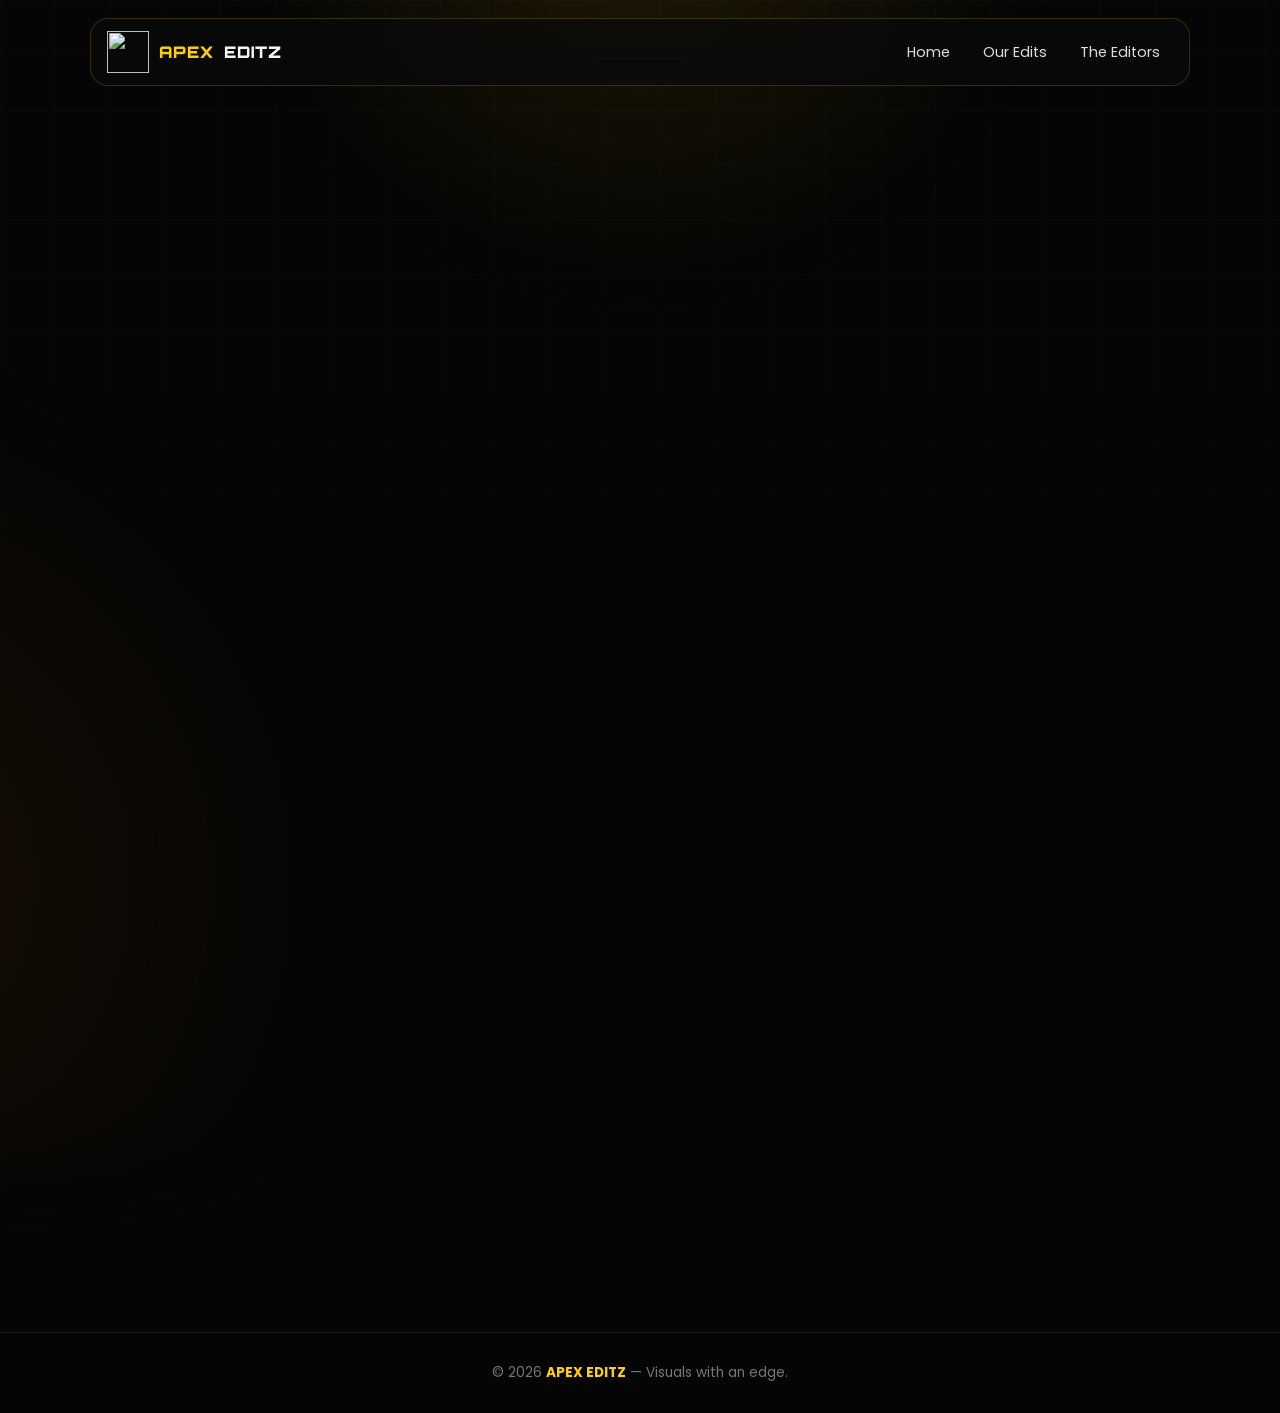
==== index.html @ 4808012b "Add files via upload" ====
<!doctype html><html lang="en"><head><meta charset="utf-8"><meta name="viewport" content="width=device-width,initial-scale=1"><title>APEX EDITZ | Creative Editing Studio</title><link rel="stylesheet" href="style.css"></head><body>
<nav>
<a class="brand" href="index.html"><img src="assets/images/apex-logo.png"><span>APEX</span> EDITZ</a>
<button class="menu">☰</button>
<div class="navlinks">
<a href="index.html">Home</a><a href="edits.html">Our Edits</a><a href="editors.html">The Editors</a>
</div></nav>
<main>
<section class="hero"><div class="hero-inner reveal"><img class="logo" src="assets/images/apex-logo.png"><div class="kicker">CREATIVE EDITING STUDIO</div><h1>APEX <span>EDITZ</span></h1><p>We turn raw footage into sharp visuals, cinematic edits and scroll-stopping content.</p><div class="buttons"><a class="btn primary" href="edits.html">VIEW OUR EDITS ↗</a><a class="btn secondary" href="editors.html">MEET THE EDITORS</a></div>
<div class="stats"><div class="stat"><b>04+</b><p>Featured edits</p></div><div class="stat"><b>02</b><p>Editors</p></div><div class="stat"><b>∞</b><p>Creative ideas</p></div></div></div></section>
<section class="section"><div class="container reveal"><div class="section-title">MADE TO <span>STAND OUT.</span></div><p class="sub">From cinematic videos to high-energy reels, Apex Editz is built around clean cuts, strong pacing and bold visuals.</p><div class="buttons"><a class="btn primary" href="edits.html">Explore Portfolio</a></div></div></section>
</main><footer><div class="container">© 2026 <b>APEX EDITZ</b> — Visuals with an edge.</div></footer><script src="script.js"></script></body></html>
---- style.css ----
@import url('https://fonts.googleapis.com/css2?family=Orbitron:wght@500;700;800;900&family=Poppins:wght@400;500;600;700&display=swap');

:root{
  --bg:#050505; --panel:#0c0c0e; --gold:#ffd000; --gold2:#ff8a00;
  --text:#f5f5f5; --muted:#9a9a9f; --line:rgba(255,208,0,.18);
}
*{box-sizing:border-box;margin:0;padding:0}
html{scroll-behavior:smooth}
body{font-family:Poppins,sans-serif;background:var(--bg);color:var(--text);overflow-x:hidden}
body:before{content:"";position:fixed;inset:-30%;z-index:-2;background:
 radial-gradient(circle at 50% 10%,rgba(255,208,0,.12),transparent 25%),
 radial-gradient(circle at 10% 80%,rgba(255,138,0,.08),transparent 25%);
 filter:blur(40px)}
body:after{content:"";position:fixed;inset:0;z-index:-1;pointer-events:none;
 background-image:linear-gradient(rgba(255,255,255,.018) 1px,transparent 1px),
 linear-gradient(90deg,rgba(255,255,255,.018) 1px,transparent 1px);
 background-size:55px 55px;mask-image:linear-gradient(to bottom,black,transparent 85%)}
a{color:inherit;text-decoration:none}
.container{width:min(1180px,92%);margin:auto}
nav{position:fixed;top:18px;left:50%;transform:translateX(-50%);width:min(1100px,92%);
z-index:50;display:flex;align-items:center;justify-content:space-between;padding:12px 16px;
background:rgba(10,10,12,.72);backdrop-filter:blur(18px);border:1px solid var(--line);border-radius:18px}
.brand{display:flex;align-items:center;gap:10px;font-family:Orbitron;font-weight:900;letter-spacing:1px}
.brand img{width:42px;height:42px;object-fit:contain}
.brand span{color:var(--gold)}
.navlinks{display:flex;gap:7px}
.navlinks a{padding:9px 13px;border-radius:10px;color:#ddd;font-size:.9rem}
.navlinks a:hover,.navlinks a.active{background:rgba(255,208,0,.1);color:var(--gold)}
.menu{display:none;background:none;border:0;color:white;font-size:1.5rem}
.hero{min-height:100vh;display:grid;place-items:center;padding:130px 0 70px;position:relative}
.hero-inner{text-align:center;max-width:900px}
.logo{width:min(300px,65vw);filter:drop-shadow(0 0 30px rgba(255,208,0,.18));animation:float 5s ease-in-out infinite}
.kicker{font-size:.8rem;letter-spacing:5px;color:var(--gold);font-weight:700;margin:18px 0 12px}
h1{font-family:Orbitron;font-size:clamp(3rem,9vw,7.5rem);line-height:.9;letter-spacing:-5px}
h1 span{color:var(--gold)}
.hero p{max-width:650px;margin:24px auto;color:#aaa;font-size:1.05rem}
.buttons{display:flex;justify-content:center;gap:12px;flex-wrap:wrap}
.btn{padding:13px 20px;border-radius:12px;border:1px solid var(--line);font-weight:700}
.btn.primary{background:var(--gold);color:#080808;border-color:var(--gold);box-shadow:0 0 25px rgba(255,208,0,.18)}
.btn.secondary:hover{background:rgba(255,208,0,.08)}
.section{padding:100px 0}
.section-title{font-family:Orbitron;font-size:clamp(2rem,5vw,4rem);margin-bottom:10px}
.section-title span{color:var(--gold)}
.sub{color:var(--muted);max-width:650px;margin-bottom:38px}
.stats{display:grid;grid-template-columns:repeat(3,1fr);gap:15px;margin-top:50px}
.stat,.card{background:linear-gradient(145deg,rgba(255,255,255,.045),rgba(255,255,255,.015));
border:1px solid var(--line);border-radius:20px;padding:24px}
.stat b{font-family:Orbitron;font-size:2rem;color:var(--gold)}
.stat p{color:#888;margin-top:5px}
.grid{display:grid;grid-template-columns:repeat(2,1fr);gap:20px}
.video-card{overflow:hidden;padding:0}
.video-wrap{position:relative;background:#000;aspect-ratio:16/9}
.video-wrap video{width:100%;height:100%;object-fit:cover;display:block}
.video-info{padding:17px}
.video-info h3{font-family:Orbitron;font-size:1rem}
.video-info small{color:#777}
.editors{display:grid;grid-template-columns:repeat(2,1fr);gap:25px}
.editor{position:relative;overflow:hidden;padding:0}
.editor-img{height:440px;background:#111}
.editor-img img{width:100%;height:100%;object-fit:cover;object-position:center 30%}
.editor-info{padding:20px}
.editor-info h3{font-family:Orbitron;font-size:1.3rem}
.role{color:var(--gold);font-size:.8rem;letter-spacing:2px}
.tag{display:inline-block;margin-top:10px;padding:6px 9px;border:1px solid var(--line);border-radius:8px;color:#aaa;font-size:.75rem}
.cta{margin-top:35px;text-align:center;padding:55px 25px;border-radius:28px;
background:radial-gradient(circle at 50% 0,rgba(255,208,0,.15),transparent 55%),#0a0a0b;border:1px solid var(--line)}
footer{border-top:1px solid rgba(255,255,255,.08);padding:30px 0;color:#777;text-align:center;font-size:.85rem}
footer b{color:var(--gold)}
.pagehead{padding:170px 0 70px}
@keyframes float{50%{transform:translateY(-8px)}}
.reveal{opacity:0;transform:translateY(20px);transition:.7s}
.reveal.show{opacity:1;transform:none}
@media(max-width:700px){
 nav{top:10px}.menu{display:block}.navlinks{display:none;position:absolute;top:68px;left:0;right:0;flex-direction:column;background:#0a0a0c;border:1px solid var(--line);padding:10px;border-radius:15px}
 .navlinks.open{display:flex}.hero{padding-top:130px} h1{letter-spacing:-2px}
 .stats,.grid,.editors{grid-template-columns:1fr}.editor-img{height:380px}.section{padding:75px 0}
}
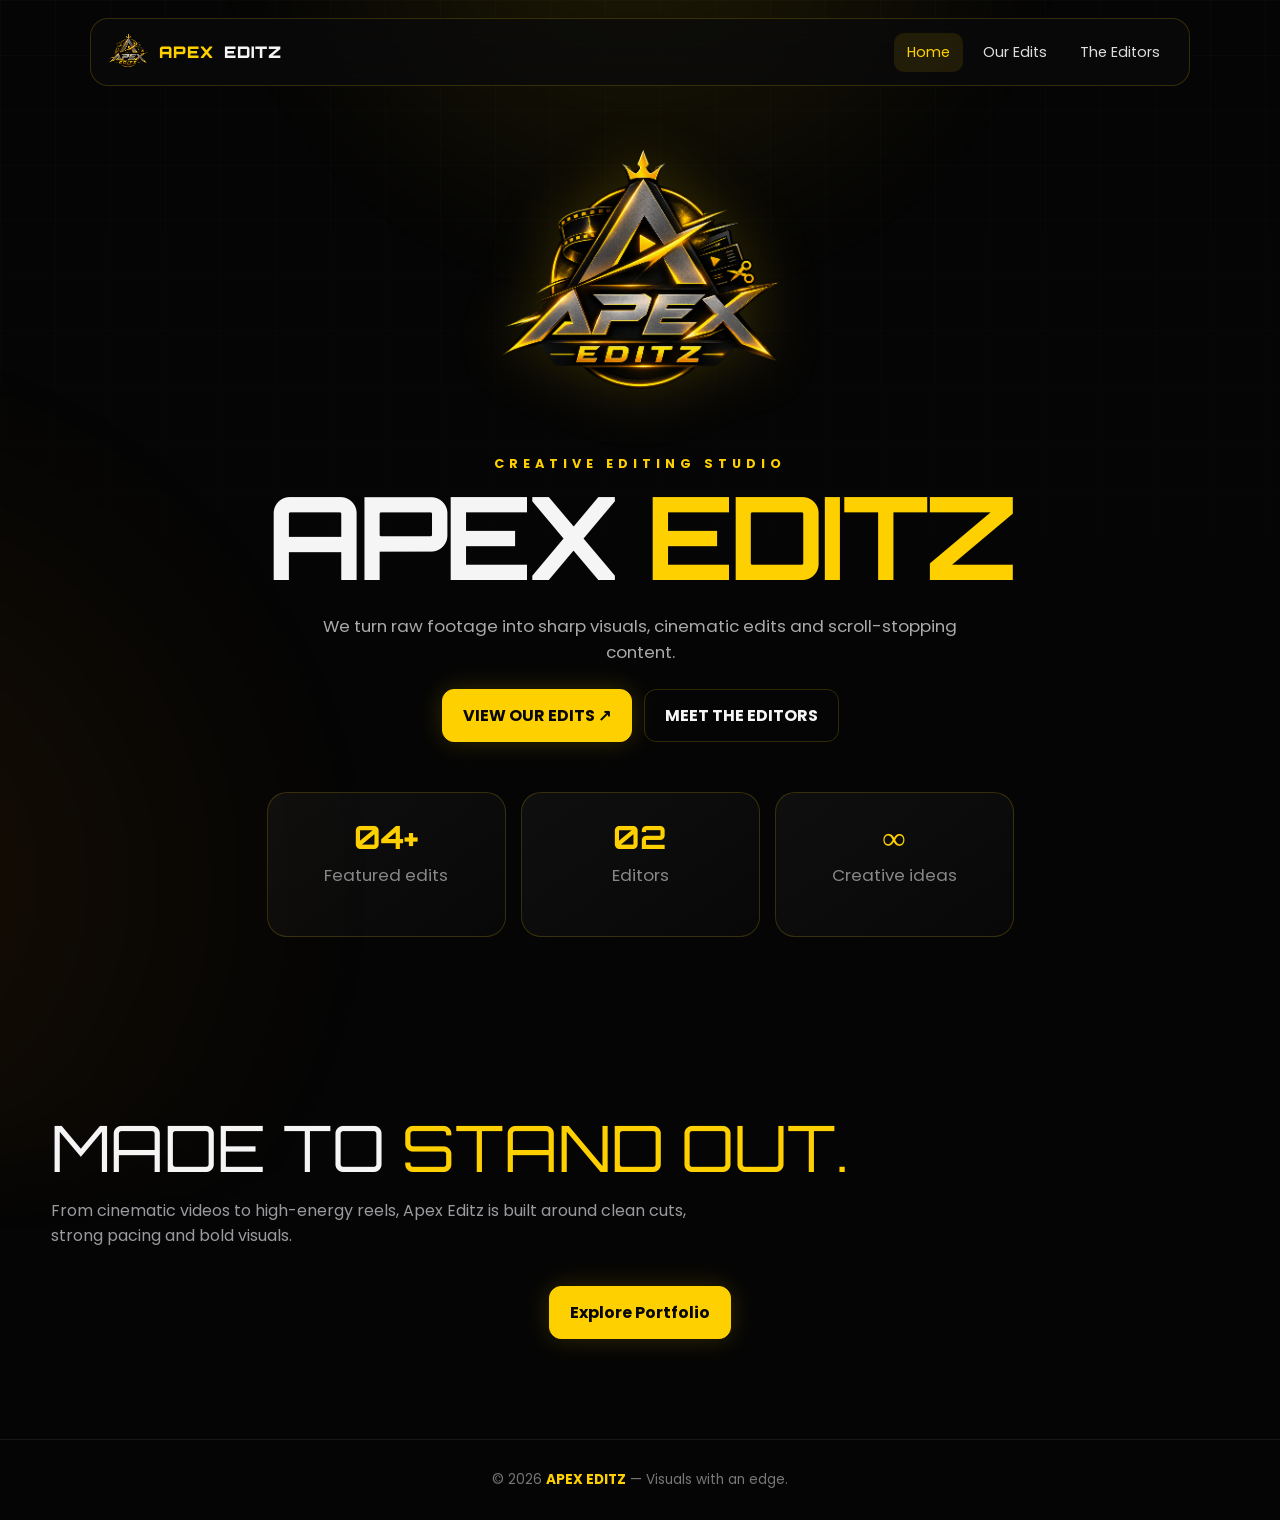
==== commit f9b78b0d: "Update index.html" ====
--- a/index.html
+++ b/index.html
@@ -1,12 +1,117 @@
-<!doctype html><html lang="en"><head><meta charset="utf-8"><meta name="viewport" content="width=device-width,initial-scale=1"><title>APEX EDITZ | Creative Editing Studio</title><link rel="stylesheet" href="style.css"></head><body>
+<!doctype html>
+<html lang="en">
+<head>
+  <meta charset="utf-8">
+  <meta name="viewport" content="width=device-width,initial-scale=1">
+  <title>APEX EDITZ | Creative Editing Studio</title>
+  <link rel="stylesheet" href="style.css">
+</head>
+
+<body>
+
 <nav>
-<a class="brand" href="index.html"><img src="assets/images/apex-logo.png"><span>APEX</span> EDITZ</a>
-<button class="menu">☰</button>
-<div class="navlinks">
-<a href="index.html">Home</a><a href="edits.html">Our Edits</a><a href="editors.html">The Editors</a>
-</div></nav>
+  <a class="brand" href="index.html">
+    <img src="apex-logo.png" alt="APEX EDITZ Logo">
+    <span>APEX</span> EDITZ
+  </a>
+
+  <button class="menu">☰</button>
+
+  <div class="navlinks">
+    <a href="index.html">Home</a>
+    <a href="edits.html">Our Edits</a>
+    <a href="editors.html">The Editors</a>
+  </div>
+</nav>
+
 <main>
-<section class="hero"><div class="hero-inner reveal"><img class="logo" src="assets/images/apex-logo.png"><div class="kicker">CREATIVE EDITING STUDIO</div><h1>APEX <span>EDITZ</span></h1><p>We turn raw footage into sharp visuals, cinematic edits and scroll-stopping content.</p><div class="buttons"><a class="btn primary" href="edits.html">VIEW OUR EDITS ↗</a><a class="btn secondary" href="editors.html">MEET THE EDITORS</a></div>
-<div class="stats"><div class="stat"><b>04+</b><p>Featured edits</p></div><div class="stat"><b>02</b><p>Editors</p></div><div class="stat"><b>∞</b><p>Creative ideas</p></div></div></div></section>
-<section class="section"><div class="container reveal"><div class="section-title">MADE TO <span>STAND OUT.</span></div><p class="sub">From cinematic videos to high-energy reels, Apex Editz is built around clean cuts, strong pacing and bold visuals.</p><div class="buttons"><a class="btn primary" href="edits.html">Explore Portfolio</a></div></div></section>
-</main><footer><div class="container">© 2026 <b>APEX EDITZ</b> — Visuals with an edge.</div></footer><script src="script.js"></script></body></html>+
+  <!-- HERO -->
+  <section class="hero">
+    <div class="hero-inner reveal">
+
+      <img
+        class="logo"
+        src="apex-logo.png"
+        alt="APEX EDITZ Logo"
+      >
+
+      <div class="kicker">CREATIVE EDITING STUDIO</div>
+
+      <h1>APEX <span>EDITZ</span></h1>
+
+      <p>
+        We turn raw footage into sharp visuals, cinematic edits
+        and scroll-stopping content.
+      </p>
+
+      <div class="buttons">
+        <a class="btn primary" href="edits.html">
+          VIEW OUR EDITS ↗
+        </a>
+
+        <a class="btn secondary" href="editors.html">
+          MEET THE EDITORS
+        </a>
+      </div>
+
+      <div class="stats">
+
+        <div class="stat">
+          <b>04+</b>
+          <p>Featured edits</p>
+        </div>
+
+        <div class="stat">
+          <b>02</b>
+          <p>Editors</p>
+        </div>
+
+        <div class="stat">
+          <b>∞</b>
+          <p>Creative ideas</p>
+        </div>
+
+      </div>
+
+    </div>
+  </section>
+
+
+  <!-- STAND OUT -->
+  <section class="section">
+    <div class="container reveal">
+
+      <div class="section-title">
+        MADE TO <span>STAND OUT.</span>
+      </div>
+
+      <p class="sub">
+        From cinematic videos to high-energy reels,
+        Apex Editz is built around clean cuts,
+        strong pacing and bold visuals.
+      </p>
+
+      <div class="buttons">
+        <a class="btn primary" href="edits.html">
+          Explore Portfolio
+        </a>
+      </div>
+
+    </div>
+  </section>
+
+</main>
+
+
+<footer>
+  <div class="container">
+    © 2026 <b>APEX EDITZ</b> — Visuals with an edge.
+  </div>
+</footer>
+
+
+<script src="script.js"></script>
+
+</body>
+</html>
--- a/style.css
+++ b/style.css
@@ -69,8 +69,16 @@
 footer b{color:var(--gold)}
 .pagehead{padding:170px 0 70px}
 @keyframes float{50%{transform:translateY(-8px)}}
-.reveal{opacity:0;transform:translateY(20px);transition:.7s}
-.reveal.show{opacity:1;transform:none}
+.reveal{
+  opacity:1;
+  transform:none;
+  transition:.7s ease;
+}
+
+.reveal.show{
+  opacity:1;
+  transform:none;
+}
 @media(max-width:700px){
  nav{top:10px}.menu{display:block}.navlinks{display:none;position:absolute;top:68px;left:0;right:0;flex-direction:column;background:#0a0a0c;border:1px solid var(--line);padding:10px;border-radius:15px}
  .navlinks.open{display:flex}.hero{padding-top:130px} h1{letter-spacing:-2px}
